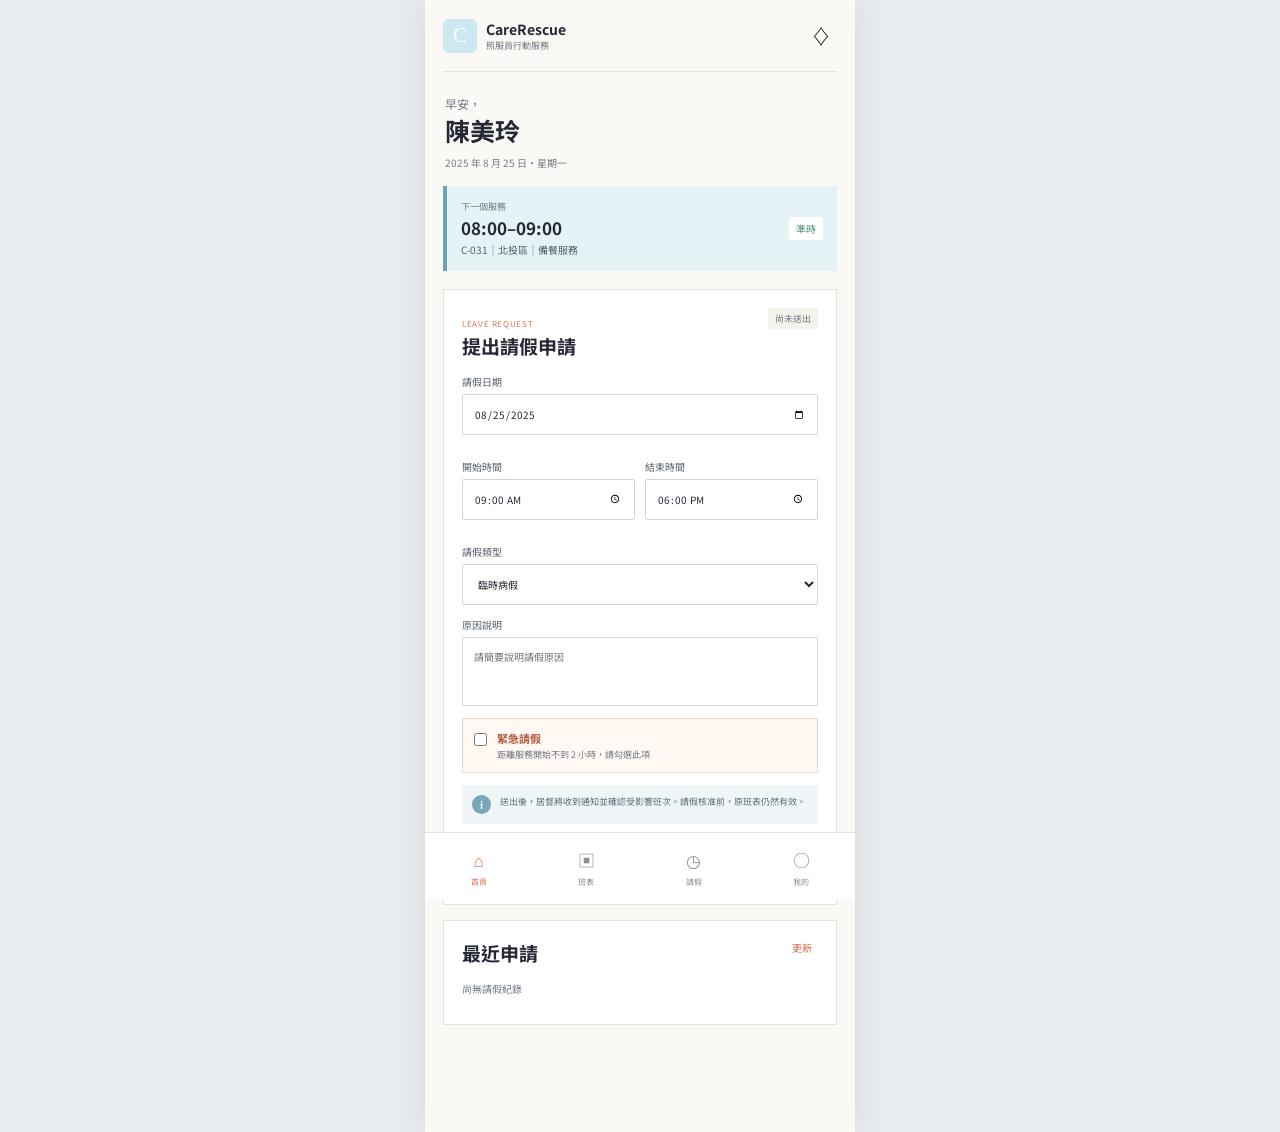
==== mobile-leave.html @ 536c9a90 "Initial CareRescue prototype" ====
<!doctype html>
<html lang="zh-Hant">
<head>
  <meta charset="UTF-8">
  <meta name="viewport" content="width=device-width,initial-scale=1,maximum-scale=1">
  <title>CareRescue 照服員請假</title>
  <link rel="preconnect" href="https://fonts.googleapis.com">
  <link rel="preconnect" href="https://fonts.gstatic.com" crossorigin>
  <link href="https://fonts.googleapis.com/css2?family=Noto+Sans+TC:wght@400;500;600;700&display=swap" rel="stylesheet">
  <link rel="stylesheet" href="mobile-leave.css">
</head>
<body>
  <main class="phone-app">
    <header><div class="mobile-brand"><span>C</span><div><strong>CareRescue</strong><small>照服員行動服務</small></div></div><button aria-label="通知">♢</button></header>
    <section class="welcome"><p>早安，</p><h1>陳美玲</h1><span id="today"></span></section>
    <section class="next-shift"><div><small>下一個服務</small><strong>08:00–09:00</strong><p>C-031｜北投區｜備餐服務</p></div><span>準時</span></section>
    <section class="leave-card">
      <div class="section-heading"><div><small>LEAVE REQUEST</small><h2>提出請假申請</h2></div><span>尚未送出</span></div>
      <form id="leave-form">
        <label>請假日期<input id="m-date" type="date" required></label>
        <div class="time-row"><label>開始時間<input id="m-start" type="time" value="09:00" required></label><label>結束時間<input id="m-end" type="time" value="18:00" required></label></div>
        <label>請假類型<select id="m-type"><option>臨時病假</option><option>事假</option><option>家庭照顧假</option><option>公假</option><option>其他</option></select></label>
        <label>原因說明<textarea id="m-reason" rows="3" placeholder="請簡要說明請假原因" required></textarea></label>
        <label class="urgent"><input id="m-urgent" type="checkbox"><span><strong>緊急請假</strong><small>距離服務開始不到 2 小時，請勾選此項</small></span></label>
        <div class="impact"><b>i</b><p>送出後，居督將收到通知並確認受影響班次。請假核准前，原班表仍然有效。</p></div>
        <button class="submit" type="submit">送出請假申請</button>
      </form>
    </section>
    <section class="history"><div class="section-heading"><h2>最近申請</h2><button id="refresh">更新</button></div><div id="mobile-history"></div></section>
    <nav><button class="active">⌂<span>首頁</span></button><button>▣<span>班表</span></button><button>◷<span>請假</span></button><button>○<span>我的</span></button></nav>
  </main>
  <div class="mobile-toast" id="mobile-toast"></div>
  <script src="mobile-leave.js"></script>
</body>
</html>
---- mobile-leave.css ----
:root{--ink:#252934;--muted:#747c86;--blue:#dceff5;--orange:#d57651;--line:#e6e2dc;--paper:#faf9f6;--green:#5d927d}*{box-sizing:border-box}body{margin:0;background:#e9ecee;font-family:'Noto Sans TC',sans-serif;color:var(--ink)}button,input,select,textarea{font:inherit}.phone-app{position:relative;width:min(100%,430px);min-height:100vh;margin:auto;background:var(--paper);padding:0 18px 92px;box-shadow:0 0 30px rgba(30,40,50,.09)}header{height:72px;display:flex;align-items:center;justify-content:space-between;border-bottom:1px solid var(--line)}header>button{border:0;background:transparent;font-size:20px}.mobile-brand{display:flex;align-items:center;gap:9px}.mobile-brand>span{width:34px;height:34px;display:grid;place-items:center;background:#cce8f0;color:#fff;border-radius:5px;font-family:Georgia,serif;font-size:20px}.mobile-brand div{display:flex;flex-direction:column}.mobile-brand strong{font-size:14px}.mobile-brand small{font-size:9px;color:var(--muted)}.welcome{padding:23px 2px 14px}.welcome p,.welcome h1{margin:0}.welcome p{font-size:12px;color:var(--muted)}.welcome h1{font-size:25px}.welcome>span{font-size:10px;color:var(--muted)}.next-shift{display:flex;justify-content:space-between;align-items:center;padding:14px;background:#e5f3f7;border-left:4px solid #68a4b8;margin-bottom:18px}.next-shift div{display:flex;flex-direction:column}.next-shift small{font-size:9px;color:var(--muted)}.next-shift strong{font-size:17px;margin:2px 0}.next-shift p{font-size:10px;margin:0;color:#56616b}.next-shift>span{font-size:10px;color:var(--green);background:#fff;padding:4px 7px;border-radius:3px}.leave-card,.history{background:#fff;border:1px solid var(--line);padding:18px;margin-bottom:15px}.section-heading{display:flex;justify-content:space-between;align-items:flex-start;margin-bottom:15px}.section-heading h2,.section-heading small{margin:0}.section-heading h2{font-size:19px}.section-heading small{font-size:8px;color:var(--orange);letter-spacing:.08em}.section-heading>span{font-size:9px;color:var(--muted);background:#f4f2ed;padding:4px 7px}.section-heading button{border:0;background:transparent;color:var(--orange);font-size:10px}form>label,.time-row label{display:block;font-size:10px;color:#5d6570;margin:12px 0}.time-row{display:grid;grid-template-columns:1fr 1fr;gap:10px}input,select,textarea{display:block;width:100%;margin-top:5px;border:1px solid #d8d5cf;background:#fff;padding:11px;border-radius:2px;color:var(--ink)}textarea{resize:none}.urgent{display:flex!important;gap:10px;align-items:flex-start;padding:11px;background:#fff8f3;border:1px solid #efd9cc}.urgent input{width:auto;margin:3px 0}.urgent span{display:flex;flex-direction:column}.urgent strong{font-size:11px;color:#b85e40}.urgent small{font-size:9px;color:var(--muted);margin-top:2px}.impact{display:flex;gap:9px;background:#f0f6f8;padding:10px;margin:12px 0}.impact b{display:grid;place-items:center;min-width:19px;height:19px;border-radius:50%;background:#79a7b8;color:#fff;font-size:10px}.impact p{font-size:9px;line-height:1.55;color:#61717a;margin:0}.submit{width:100%;border:0;background:var(--orange);color:#fff;padding:13px;border-radius:2px;font-weight:600}.history-item{display:grid;grid-template-columns:1fr auto;gap:5px;padding:11px 0;border-top:1px solid var(--line)}.history-item strong{font-size:11px}.history-item p{grid-column:1;margin:0;font-size:9px;color:var(--muted)}.history-item span{grid-column:2;grid-row:1/3;align-self:center;font-size:9px;padding:4px 6px;background:#fff4dd;color:#a16d25}.history-item span.approved{background:#eaf5f0;color:var(--green)}nav{position:fixed;bottom:0;left:50%;transform:translateX(-50%);width:min(100%,430px);height:68px;background:#fff;border-top:1px solid var(--line);display:grid;grid-template-columns:repeat(4,1fr);z-index:2}nav button{border:0;background:#fff;color:#8a9096;font-size:17px}nav span{display:block;font-size:8px;margin-top:4px}nav .active{color:var(--orange)}.mobile-toast{position:fixed;left:50%;bottom:82px;transform:translate(-50%,12px);background:#28343d;color:#fff;padding:10px 16px;font-size:11px;opacity:0;transition:.2s;z-index:5}.mobile-toast.show{opacity:1;transform:translate(-50%,0)}
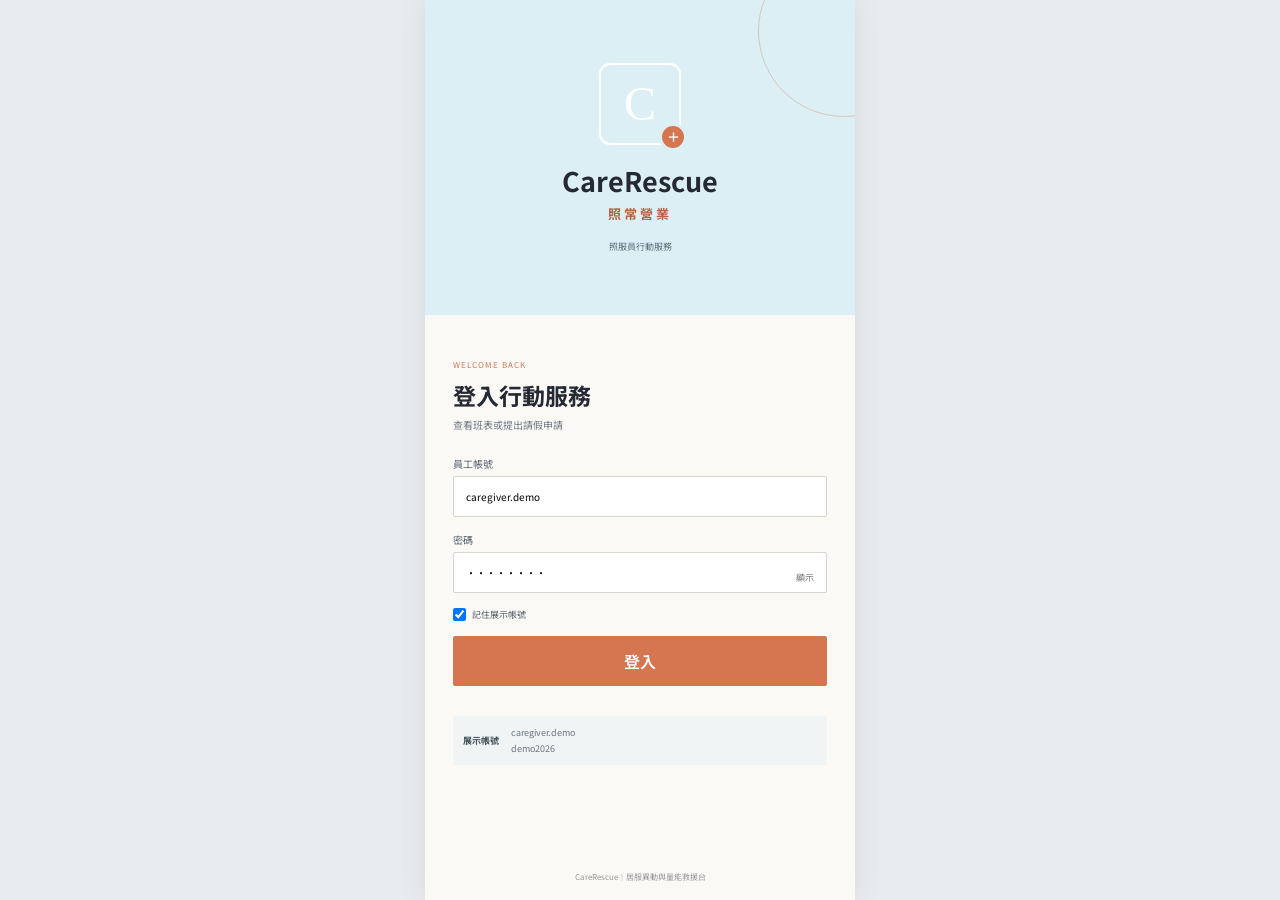
==== commit 25fe3ae0: "Add mobile caregiver login" ====
--- a/mobile-leave.html
+++ b/mobile-leave.html
@@ -11,7 +11,7 @@
 </head>
 <body>
   <main class="phone-app">
-    <header><div class="mobile-brand"><span>C</span><div><strong>CareRescue</strong><small>照服員行動服務</small></div></div><button aria-label="通知">♢</button></header>
+    <header><div class="mobile-brand"><span>C</span><div><strong>CareRescue</strong><small>照服員行動服務</small></div></div><button id="mobile-logout">登出</button></header>
     <section class="welcome"><p>早安，</p><h1>陳美玲</h1><span id="today"></span></section>
     <section class="next-shift"><div><small>下一個服務</small><strong>08:00–09:00</strong><p>C-031｜北投區｜備餐服務</p></div><span>準時</span></section>
     <section class="leave-card">
